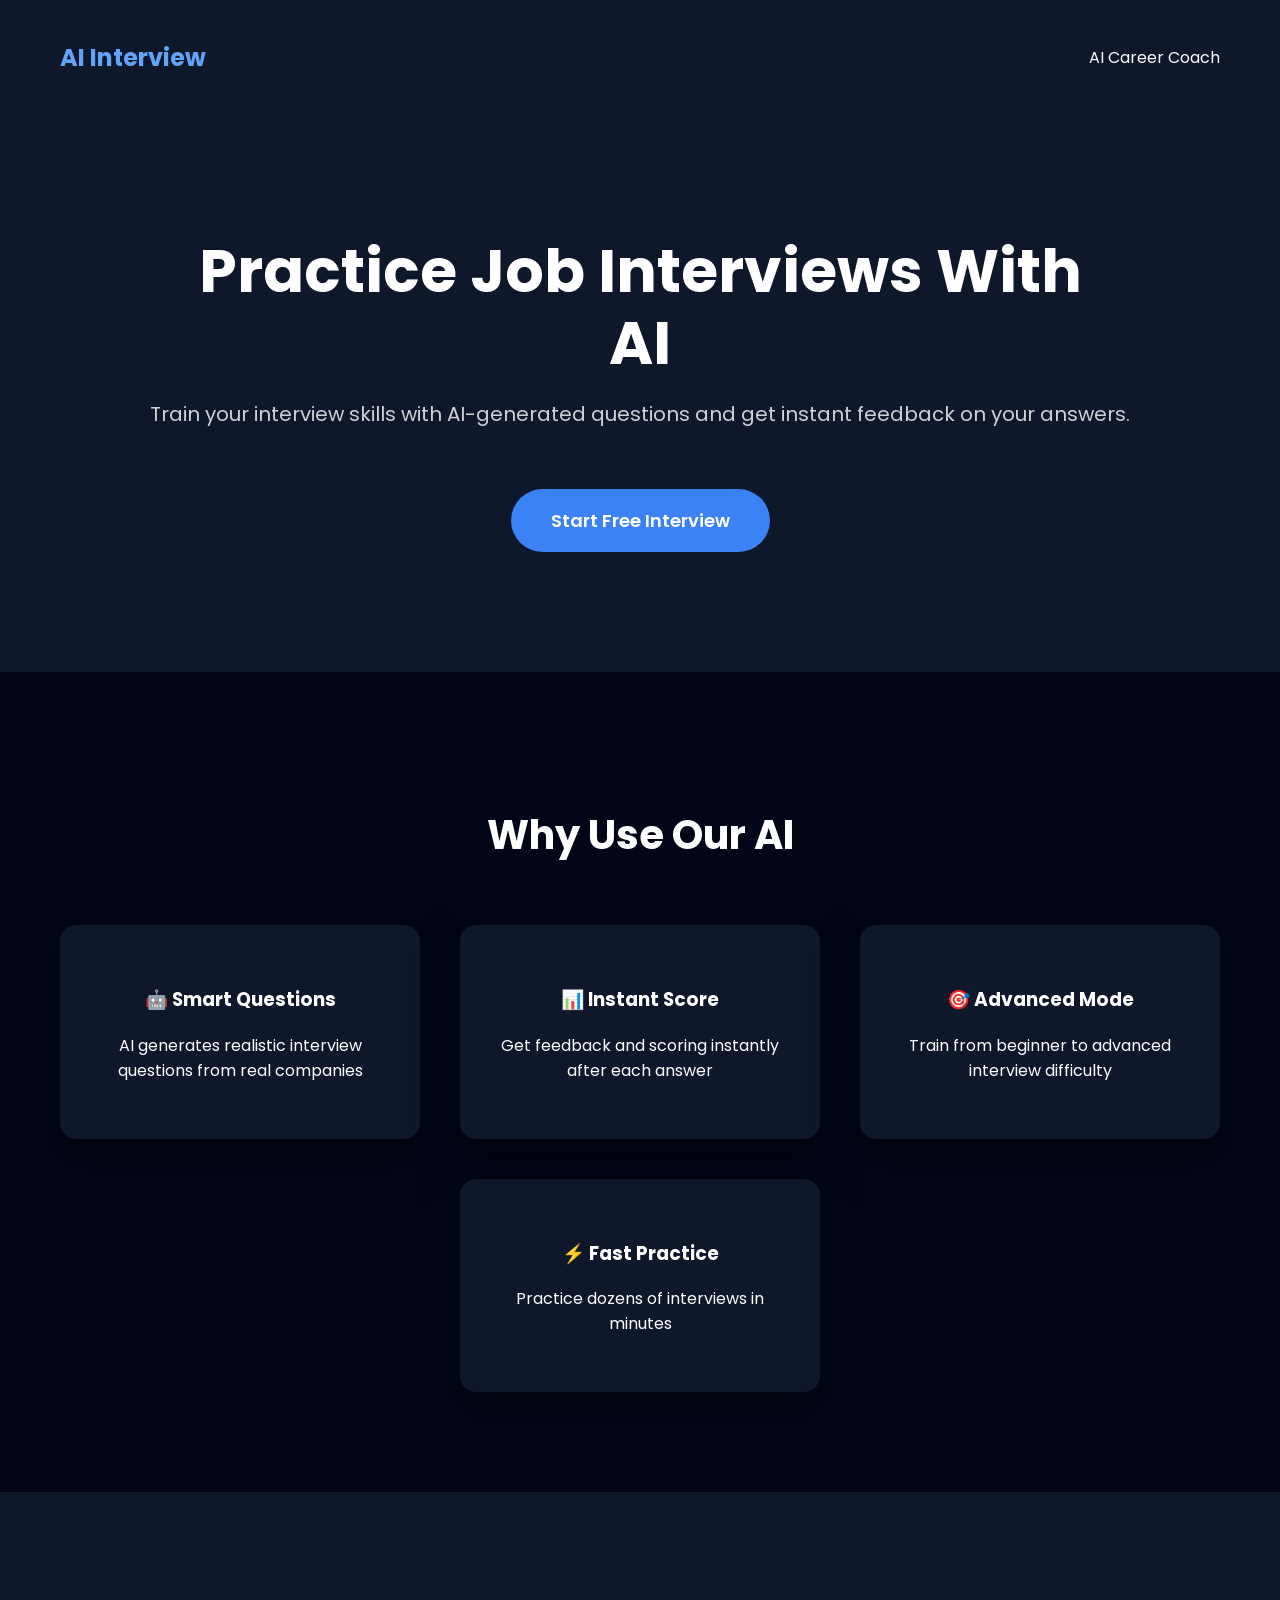
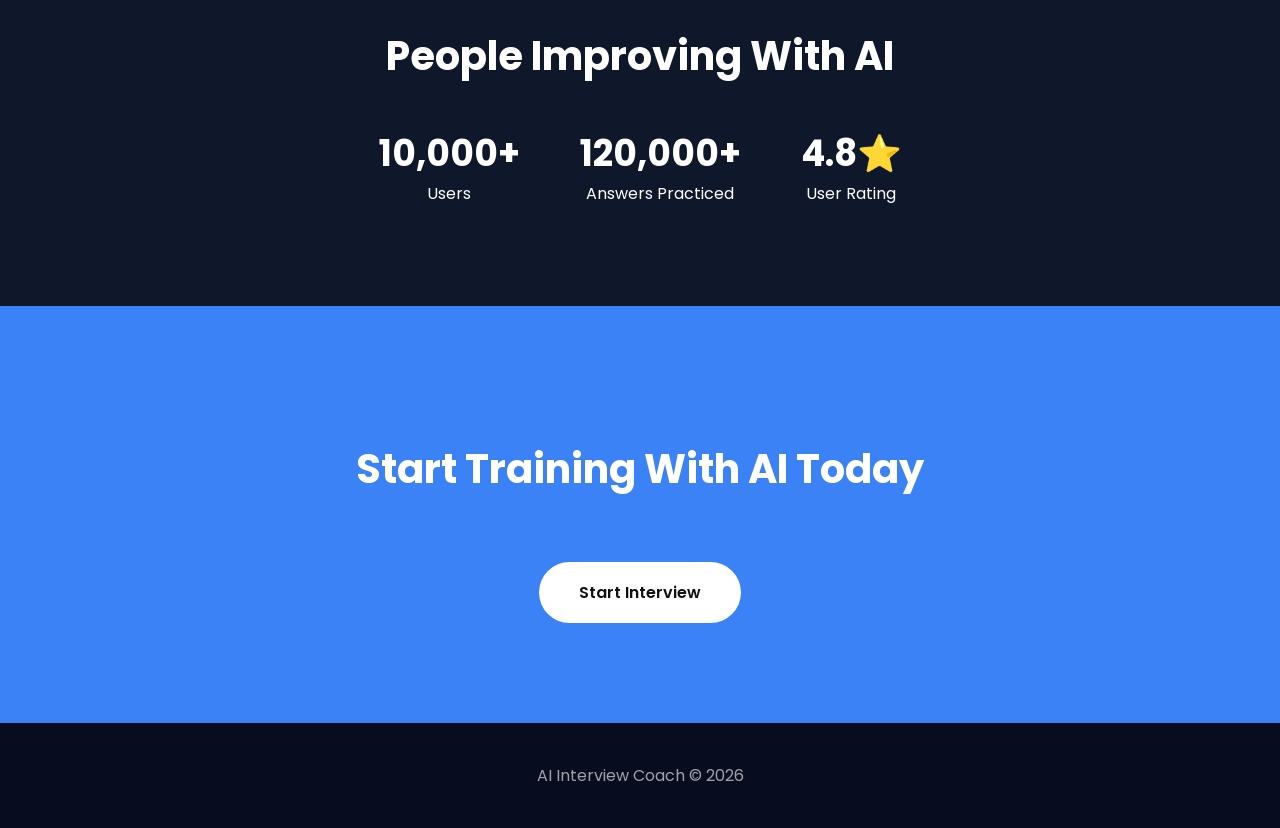
==== index.html @ 5e4a3a12 "Update index.html" ====
<!DOCTYPE html>
<html lang="en">
<head>

<meta charset="UTF-8">
<title>AI Interview Coach</title>

<link href="https://fonts.googleapis.com/css2?family=Poppins:wght@300;500;700&display=swap" rel="stylesheet">

<style>

body{
margin:0;
font-family:'Poppins',sans-serif;
background:#0f172a;
color:white;
}

nav{
display:flex;
justify-content:space-between;
padding:20px 60px;
align-items:center;
}

nav h2{
color:#60a5fa;
}

.hero{
text-align:center;
padding:120px 20px;
}

.hero h1{
font-size:60px;
max-width:900px;
margin:auto;
line-height:1.2;
}

.hero p{
margin-top:20px;
font-size:20px;
opacity:0.8;
}

.button{
margin-top:40px;
display:inline-block;
padding:18px 40px;
background:#3b82f6;
border-radius:40px;
font-weight:600;
text-decoration:none;
color:white;
font-size:18px;
}

.features{
padding:100px 20px;
background:#020617;
}

.features h2{
text-align:center;
font-size:40px;
margin-bottom:60px;
}

.grid{
display:flex;
gap:40px;
justify-content:center;
flex-wrap:wrap;
}

.card{
background:#0f172a;
padding:40px;
border-radius:16px;
width:280px;
text-align:center;
box-shadow:0 20px 40px rgba(0,0,0,0.5);
}

.card h3{
margin-top:20px;
}

.stats{
padding:100px 20px;
text-align:center;
}

.stats h2{
font-size:40px;
}

.numbers{
display:flex;
justify-content:center;
gap:60px;
margin-top:40px;
flex-wrap:wrap;
}

.number{
font-size:36px;
font-weight:700;
}

.cta{
background:#3b82f6;
text-align:center;
padding:100px 20px;
}

.cta h2{
font-size:40px;
}

.cta a{
margin-top:30px;
display:inline-block;
background:white;
color:#111;
padding:18px 40px;
border-radius:40px;
font-weight:600;
text-decoration:none;
}

footer{
text-align:center;
padding:40px;
background:#020617;
opacity:0.6;
}

</style>

</head>

<body>

<nav>
<h2>AI Interview</h2>
<div>AI Career Coach</div>
</nav>

<section class="hero">

<h1>Practice Job Interviews With AI</h1>

<p>
Train your interview skills with AI-generated questions  
and get instant feedback on your answers.
</p>

<a class="button" href="/interview">Start Free Interview</a>

</section>

<section class="features">

<h2>Why Use Our AI</h2>

<div class="grid">

<div class="card">
<h3>🤖 Smart Questions</h3>
<p>AI generates realistic interview questions from real companies</p>
</div>

<div class="card">
<h3>📊 Instant Score</h3>
<p>Get feedback and scoring instantly after each answer</p>
</div>

<div class="card">
<h3>🎯 Advanced Mode</h3>
<p>Train from beginner to advanced interview difficulty</p>
</div>

<div class="card">
<h3>⚡ Fast Practice</h3>
<p>Practice dozens of interviews in minutes</p>
</div>

</div>

</section>

<section class="stats">

<h2>People Improving With AI</h2>

<div class="numbers">

<div>
<div class="number">10,000+</div>
Users
</div>

<div>
<div class="number">120,000+</div>
Answers Practiced
</div>

<div>
<div class="number">4.8⭐</div>
User Rating
</div>

</div>

</section>

<section class="cta">

<h2>Start Training With AI Today</h2>

<a href="/interview">Start Interview</a>

</section>

<footer>

AI Interview Coach © 2026

</footer>

</body>
</html>
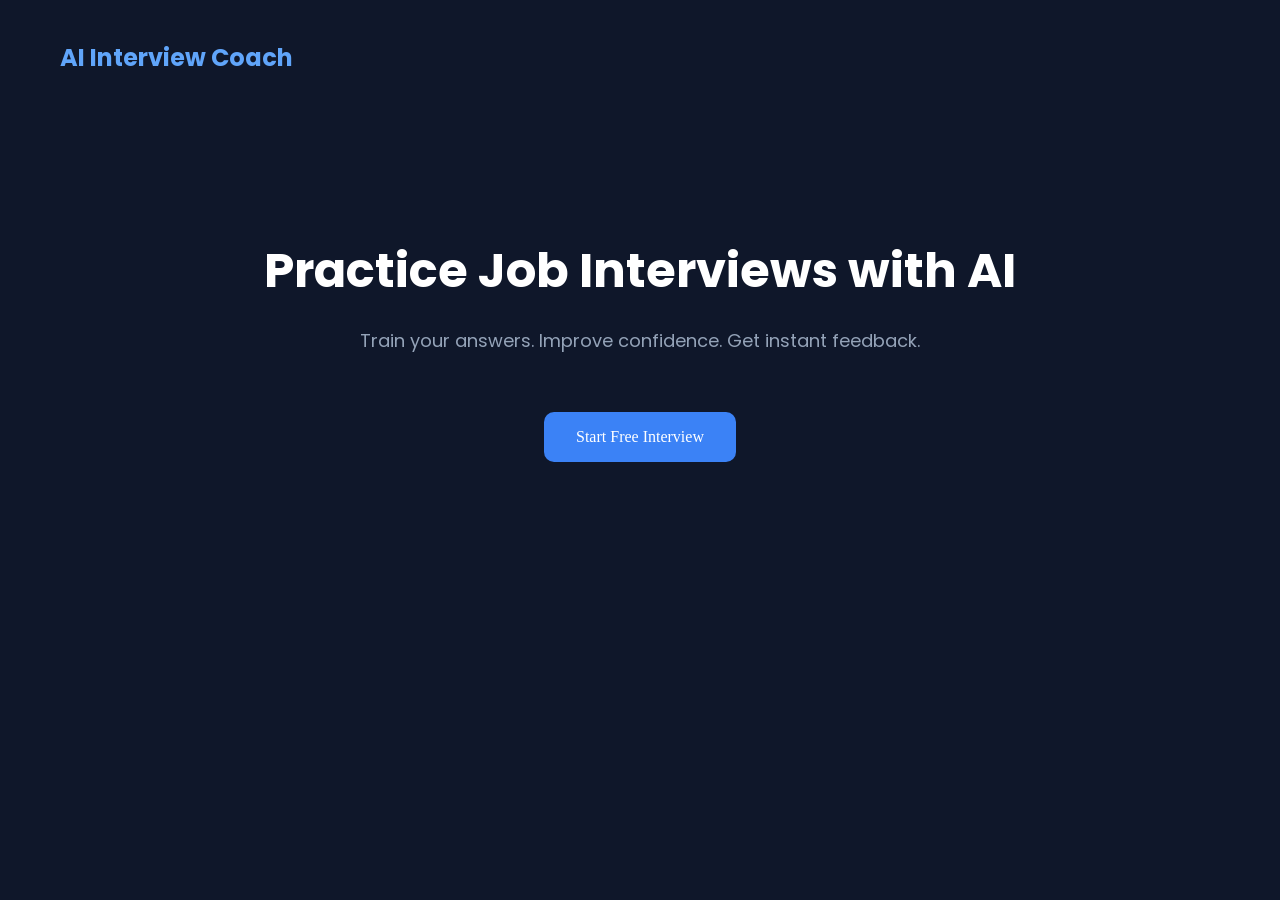
==== commit a11e80e6: "Update index.html" ====
--- a/index.html
+++ b/index.html
@@ -1,7 +1,6 @@
 <!DOCTYPE html>
 <html lang="en">
 <head>
-
 <meta charset="UTF-8">
 <title>AI Interview Coach</title>
 
@@ -11,7 +10,7 @@
 
 body{
 margin:0;
-font-family:'Poppins',sans-serif;
+font-family:Poppins;
 background:#0f172a;
 color:white;
 }
@@ -23,119 +22,38 @@
 align-items:center;
 }
 
-nav h2{
+nav h1{
 color:#60a5fa;
 }
 
 .hero{
 text-align:center;
-padding:120px 20px;
+margin-top:120px;
 }
 
-.hero h1{
-font-size:60px;
-max-width:900px;
-margin:auto;
-line-height:1.2;
+.hero h2{
+font-size:48px;
+margin-bottom:20px;
 }
 
 .hero p{
-margin-top:20px;
-font-size:20px;
-opacity:0.8;
+color:#94a3b8;
+font-size:18px;
 }
 
 .button{
+display:inline-block;
 margin-top:40px;
-display:inline-block;
-padding:18px 40px;
+padding:16px 32px;
 background:#3b82f6;
-border-radius:40px;
-font-weight:600;
+color:white;
+border-radius:10px;
 text-decoration:none;
-color:white;
-font-size:18px;
+font-weight:500;
 }
 
-.features{
-padding:100px 20px;
-background:#020617;
-}
-
-.features h2{
-text-align:center;
-font-size:40px;
-margin-bottom:60px;
-}
-
-.grid{
-display:flex;
-gap:40px;
-justify-content:center;
-flex-wrap:wrap;
-}
-
-.card{
-background:#0f172a;
-padding:40px;
-border-radius:16px;
-width:280px;
-text-align:center;
-box-shadow:0 20px 40px rgba(0,0,0,0.5);
-}
-
-.card h3{
-margin-top:20px;
-}
-
-.stats{
-padding:100px 20px;
-text-align:center;
-}
-
-.stats h2{
-font-size:40px;
-}
-
-.numbers{
-display:flex;
-justify-content:center;
-gap:60px;
-margin-top:40px;
-flex-wrap:wrap;
-}
-
-.number{
-font-size:36px;
-font-weight:700;
-}
-
-.cta{
-background:#3b82f6;
-text-align:center;
-padding:100px 20px;
-}
-
-.cta h2{
-font-size:40px;
-}
-
-.cta a{
-margin-top:30px;
-display:inline-block;
-background:white;
-color:#111;
-padding:18px 40px;
-border-radius:40px;
-font-weight:600;
-text-decoration:none;
-}
-
-footer{
-text-align:center;
-padding:40px;
-background:#020617;
-opacity:0.6;
+.button:hover{
+background:#2563eb;
 }
 
 </style>
@@ -145,91 +63,24 @@
 <body>
 
 <nav>
-<h2>AI Interview</h2>
-<div>AI Career Coach</div>
+<h1>AI Interview Coach</h1>
 </nav>
 
 <section class="hero">
 
-<h1>Practice Job Interviews With AI</h1>
+<h2>Practice Job Interviews with AI</h2>
 
 <p>
-Train your interview skills with AI-generated questions  
-and get instant feedback on your answers.
+Train your answers.  
+Improve confidence.  
+Get instant feedback.
 </p>
 
-<a class="button" href="/interview">Start Free Interview</a>
+<a class="button" href="interview.html">
+Start Free Interview
+</a>
 
 </section>
 
-<section class="features">
-
-<h2>Why Use Our AI</h2>
-
-<div class="grid">
-
-<div class="card">
-<h3>🤖 Smart Questions</h3>
-<p>AI generates realistic interview questions from real companies</p>
-</div>
-
-<div class="card">
-<h3>📊 Instant Score</h3>
-<p>Get feedback and scoring instantly after each answer</p>
-</div>
-
-<div class="card">
-<h3>🎯 Advanced Mode</h3>
-<p>Train from beginner to advanced interview difficulty</p>
-</div>
-
-<div class="card">
-<h3>⚡ Fast Practice</h3>
-<p>Practice dozens of interviews in minutes</p>
-</div>
-
-</div>
-
-</section>
-
-<section class="stats">
-
-<h2>People Improving With AI</h2>
-
-<div class="numbers">
-
-<div>
-<div class="number">10,000+</div>
-Users
-</div>
-
-<div>
-<div class="number">120,000+</div>
-Answers Practiced
-</div>
-
-<div>
-<div class="number">4.8⭐</div>
-User Rating
-</div>
-
-</div>
-
-</section>
-
-<section class="cta">
-
-<h2>Start Training With AI Today</h2>
-
-<a href="/interview">Start Interview</a>
-
-</section>
-
-<footer>
-
-AI Interview Coach © 2026
-
-</footer>
-
 </body>
 </html>
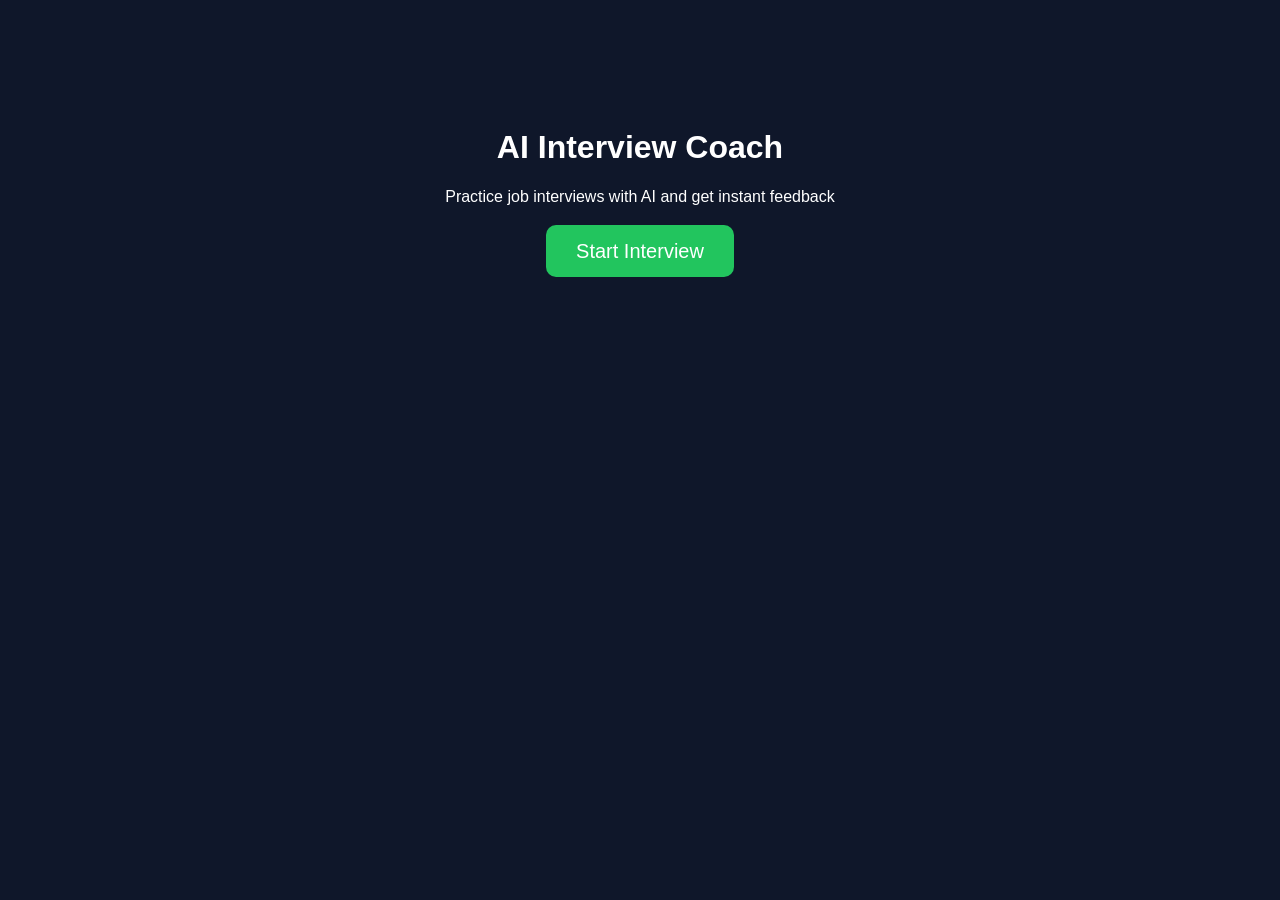
==== commit bac821e1: "Update index.html" ====
--- a/index.html
+++ b/index.html
@@ -1,59 +1,25 @@
 <!DOCTYPE html>
-<html lang="en">
+<html>
 <head>
-<meta charset="UTF-8">
 <title>AI Interview Coach</title>
-
-<link href="https://fonts.googleapis.com/css2?family=Poppins:wght@300;500;700&display=swap" rel="stylesheet">
 
 <style>
 
 body{
-margin:0;
-font-family:Poppins;
+font-family:Arial;
 background:#0f172a;
 color:white;
-}
-
-nav{
-display:flex;
-justify-content:space-between;
-padding:20px 60px;
-align-items:center;
-}
-
-nav h1{
-color:#60a5fa;
-}
-
-.hero{
 text-align:center;
-margin-top:120px;
-}
-
-.hero h2{
-font-size:48px;
-margin-bottom:20px;
-}
-
-.hero p{
-color:#94a3b8;
-font-size:18px;
+padding:100px;
 }
 
 .button{
-display:inline-block;
-margin-top:40px;
-padding:16px 32px;
-background:#3b82f6;
-color:white;
+background:#22c55e;
+padding:15px 30px;
 border-radius:10px;
 text-decoration:none;
-font-weight:500;
-}
-
-.button:hover{
-background:#2563eb;
+color:white;
+font-size:20px;
 }
 
 </style>
@@ -62,25 +28,17 @@
 
 <body>
 
-<nav>
 <h1>AI Interview Coach</h1>
-</nav>
-
-<section class="hero">
-
-<h2>Practice Job Interviews with AI</h2>
 
 <p>
-Train your answers.  
-Improve confidence.  
-Get instant feedback.
+Practice job interviews with AI and get instant feedback
 </p>
 
-<a class="button" href="interview.html">
-Start Free Interview
+<br>
+
+<a class="button" href="/interview.html">
+Start Interview
 </a>
-
-</section>
 
 </body>
 </html>
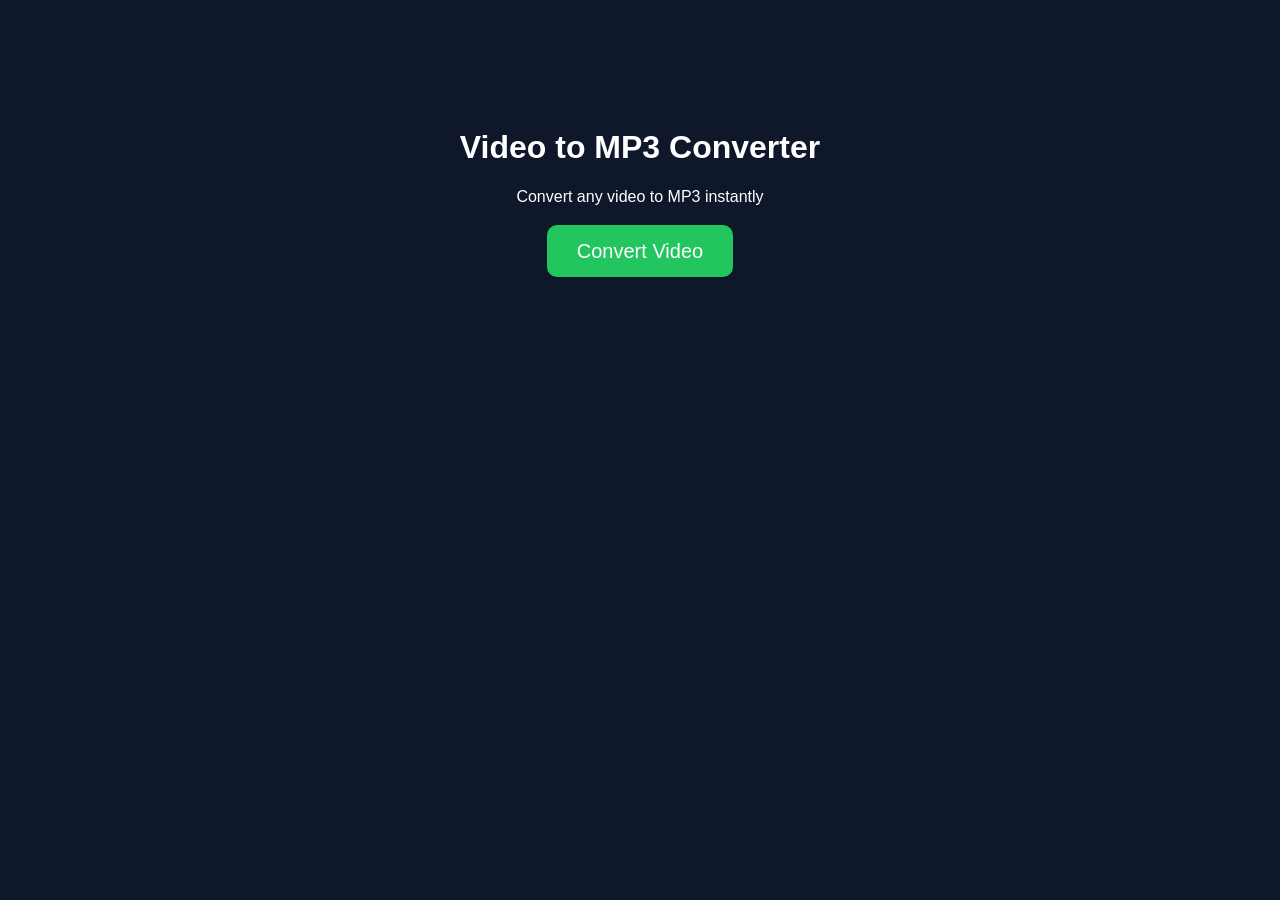
==== commit 39e18739: "Update index.html" ====
--- a/index.html
+++ b/index.html
@@ -1,7 +1,8 @@
 <!DOCTYPE html>
 <html>
 <head>
-<title>AI Interview Coach</title>
+
+<title>Video to MP3 Converter</title>
 
 <style>
 
@@ -28,16 +29,16 @@
 
 <body>
 
-<h1>AI Interview Coach</h1>
+<h1>Video to MP3 Converter</h1>
 
 <p>
-Practice job interviews with AI and get instant feedback
+Convert any video to MP3 instantly
 </p>
 
 <br>
 
-<a class="button" href="/interview.html">
-Start Interview
+<a class="button" href="/convert.html">
+Convert Video
 </a>
 
 </body>
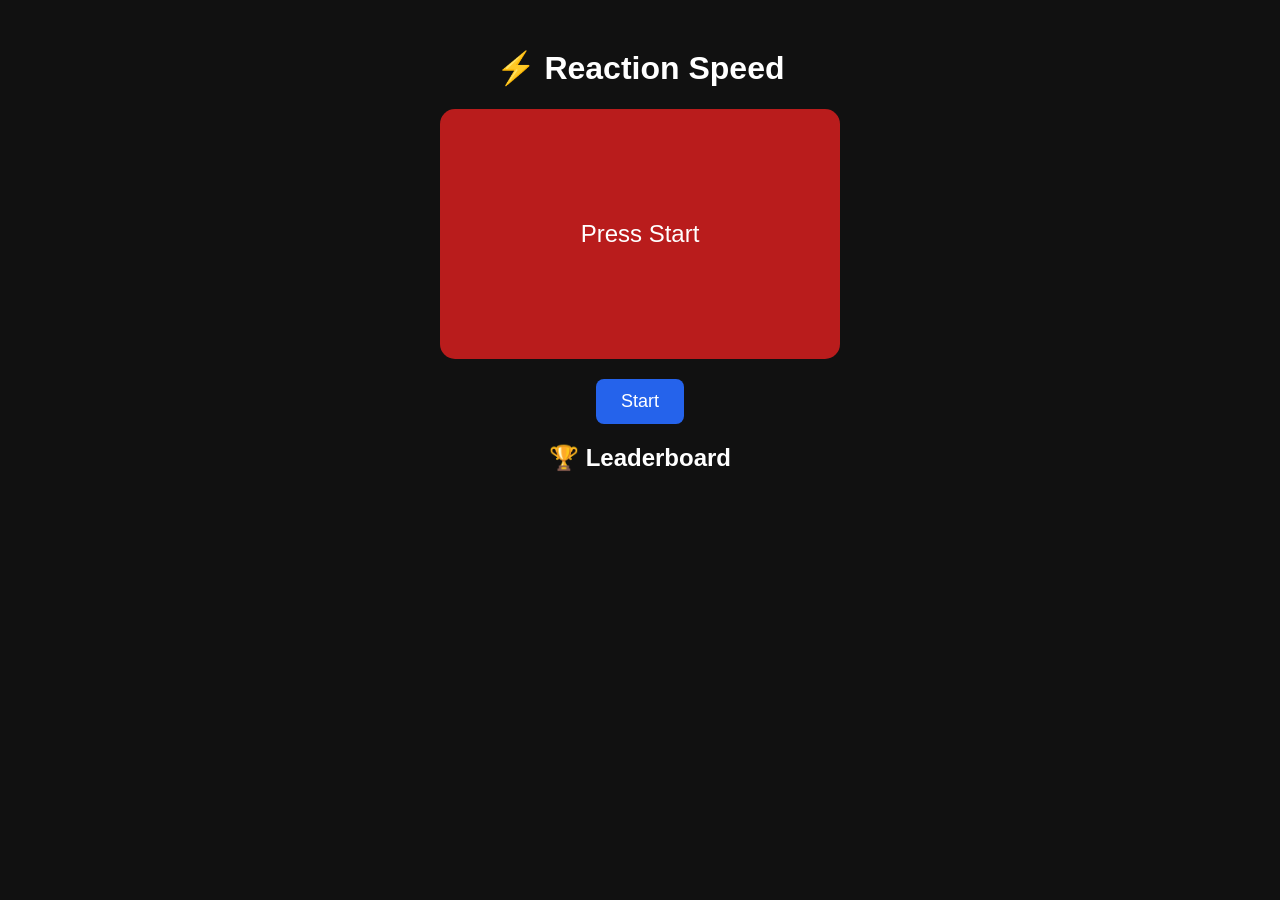
==== commit a66ae8e4: "Update index.html" ====
--- a/index.html
+++ b/index.html
@@ -1,45 +1,173 @@
 <!DOCTYPE html>
 <html>
 <head>
-
-<title>Video to MP3 Converter</title>
+<meta charset="UTF-8">
+<title>Reaction Speed Challenge</title>
 
 <style>
 
 body{
 font-family:Arial;
-background:#0f172a;
+background:#111;
 color:white;
 text-align:center;
-padding:100px;
+padding:20px;
 }
 
-.button{
-background:#22c55e;
-padding:15px 30px;
-border-radius:10px;
-text-decoration:none;
+#gameBox{
+width:90%;
+max-width:400px;
+height:250px;
+margin:auto;
+border-radius:15px;
+background:#b91c1c;
+display:flex;
+align-items:center;
+justify-content:center;
+font-size:24px;
+cursor:pointer;
+transition:0.3s;
+}
+
+button{
+padding:12px 25px;
+border:none;
+border-radius:8px;
+background:#2563eb;
 color:white;
-font-size:20px;
+font-size:18px;
+margin-top:20px;
+}
+
+#result{
+margin-top:20px;
+font-size:22px;
+}
+
+#leaderboard{
+margin-top:30px;
+}
+
+li{
+margin:5px;
 }
 
 </style>
-
 </head>
 
 <body>
 
-<h1>Video to MP3 Converter</h1>
+<h1>⚡ Reaction Speed</h1>
 
-<p>
-Convert any video to MP3 instantly
-</p>
+<div id="gameBox">Press Start</div>
 
-<br>
+<button onclick="startGame()">Start</button>
 
-<a class="button" href="/convert.html">
-Convert Video
-</a>
+<div id="result"></div>
+
+<h2>🏆 Leaderboard</h2>
+<ul id="leaderboard"></ul>
+
+<script>
+
+let startTime
+let ready=false
+
+const box=document.getElementById("gameBox")
+
+function startGame(){
+
+box.style.background="#b91c1c"
+box.innerHTML="Wait..."
+
+ready=false
+
+let delay=Math.random()*3000+2000
+
+setTimeout(()=>{
+
+box.style.background="#16a34a"
+box.innerHTML="CLICK!"
+
+startTime=Date.now()
+ready=true
+
+playSound()
+
+},delay)
+
+}
+
+box.onclick=()=>{
+
+if(!ready) return
+
+let reaction=Date.now()-startTime
+
+document.getElementById("result").innerHTML=
+"Your time: "+reaction+" ms"
+
+saveScore(reaction)
+
+ready=false
+
+box.innerHTML="Press Start"
+
+box.style.background="#b91c1c"
+
+}
+
+function playSound(){
+
+let audio=new Audio(
+"https://actions.google.com/sounds/v1/cartoon/wood_plank_flicks.ogg"
+)
+
+audio.play()
+
+}
+
+async function saveScore(score){
+
+let name=prompt("Your name")
+
+if(!name) return
+
+await fetch("/api/leaderboard",{
+method:"POST",
+headers:{"Content-Type":"application/json"},
+body:JSON.stringify({name,score})
+})
+
+loadLeaderboard()
+
+}
+
+async function loadLeaderboard(){
+
+let res=await fetch("/api/leaderboard")
+
+let data=await res.json()
+
+let board=document.getElementById("leaderboard")
+
+board.innerHTML=""
+
+data.forEach(s=>{
+
+let li=document.createElement("li")
+
+li.innerText=s.name+" - "+s.score+" ms"
+
+board.appendChild(li)
+
+})
+
+}
+
+loadLeaderboard()
+
+</script>
 
 </body>
 </html>
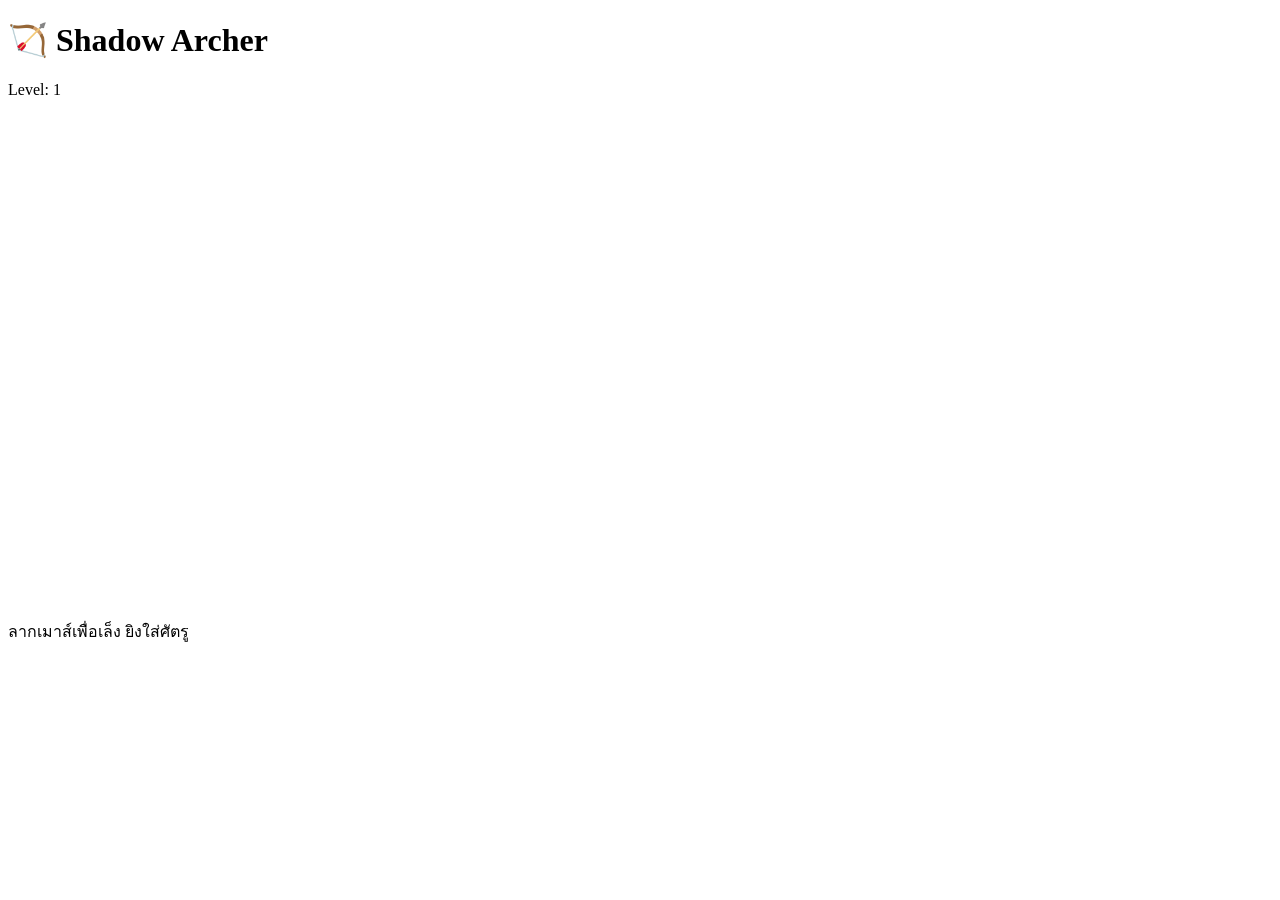
==== commit 048ba273: "Update index.html" ====
--- a/index.html
+++ b/index.html
@@ -2,172 +2,23 @@
 <html>
 <head>
 <meta charset="UTF-8">
-<title>Reaction Speed Challenge</title>
-
-<style>
-
-body{
-font-family:Arial;
-background:#111;
-color:white;
-text-align:center;
-padding:20px;
-}
-
-#gameBox{
-width:90%;
-max-width:400px;
-height:250px;
-margin:auto;
-border-radius:15px;
-background:#b91c1c;
-display:flex;
-align-items:center;
-justify-content:center;
-font-size:24px;
-cursor:pointer;
-transition:0.3s;
-}
-
-button{
-padding:12px 25px;
-border:none;
-border-radius:8px;
-background:#2563eb;
-color:white;
-font-size:18px;
-margin-top:20px;
-}
-
-#result{
-margin-top:20px;
-font-size:22px;
-}
-
-#leaderboard{
-margin-top:30px;
-}
-
-li{
-margin:5px;
-}
-
-</style>
+<title>Shadow Archer</title>
+<link rel="stylesheet" href="style.css">
 </head>
 
 <body>
 
-<h1>⚡ Reaction Speed</h1>
+<h1>🏹 Shadow Archer</h1>
 
-<div id="gameBox">Press Start</div>
+<div id="ui">
+Level: <span id="level">1</span>
+</div>
 
-<button onclick="startGame()">Start</button>
+<canvas id="gameCanvas" width="900" height="500"></canvas>
 
-<div id="result"></div>
+<p>ลากเมาส์เพื่อเล็ง ยิงใส่ศัตรู</p>
 
-<h2>🏆 Leaderboard</h2>
-<ul id="leaderboard"></ul>
-
-<script>
-
-let startTime
-let ready=false
-
-const box=document.getElementById("gameBox")
-
-function startGame(){
-
-box.style.background="#b91c1c"
-box.innerHTML="Wait..."
-
-ready=false
-
-let delay=Math.random()*3000+2000
-
-setTimeout(()=>{
-
-box.style.background="#16a34a"
-box.innerHTML="CLICK!"
-
-startTime=Date.now()
-ready=true
-
-playSound()
-
-},delay)
-
-}
-
-box.onclick=()=>{
-
-if(!ready) return
-
-let reaction=Date.now()-startTime
-
-document.getElementById("result").innerHTML=
-"Your time: "+reaction+" ms"
-
-saveScore(reaction)
-
-ready=false
-
-box.innerHTML="Press Start"
-
-box.style.background="#b91c1c"
-
-}
-
-function playSound(){
-
-let audio=new Audio(
-"https://actions.google.com/sounds/v1/cartoon/wood_plank_flicks.ogg"
-)
-
-audio.play()
-
-}
-
-async function saveScore(score){
-
-let name=prompt("Your name")
-
-if(!name) return
-
-await fetch("/api/leaderboard",{
-method:"POST",
-headers:{"Content-Type":"application/json"},
-body:JSON.stringify({name,score})
-})
-
-loadLeaderboard()
-
-}
-
-async function loadLeaderboard(){
-
-let res=await fetch("/api/leaderboard")
-
-let data=await res.json()
-
-let board=document.getElementById("leaderboard")
-
-board.innerHTML=""
-
-data.forEach(s=>{
-
-let li=document.createElement("li")
-
-li.innerText=s.name+" - "+s.score+" ms"
-
-board.appendChild(li)
-
-})
-
-}
-
-loadLeaderboard()
-
-</script>
+<script src="game.js"></script>
 
 </body>
 </html>
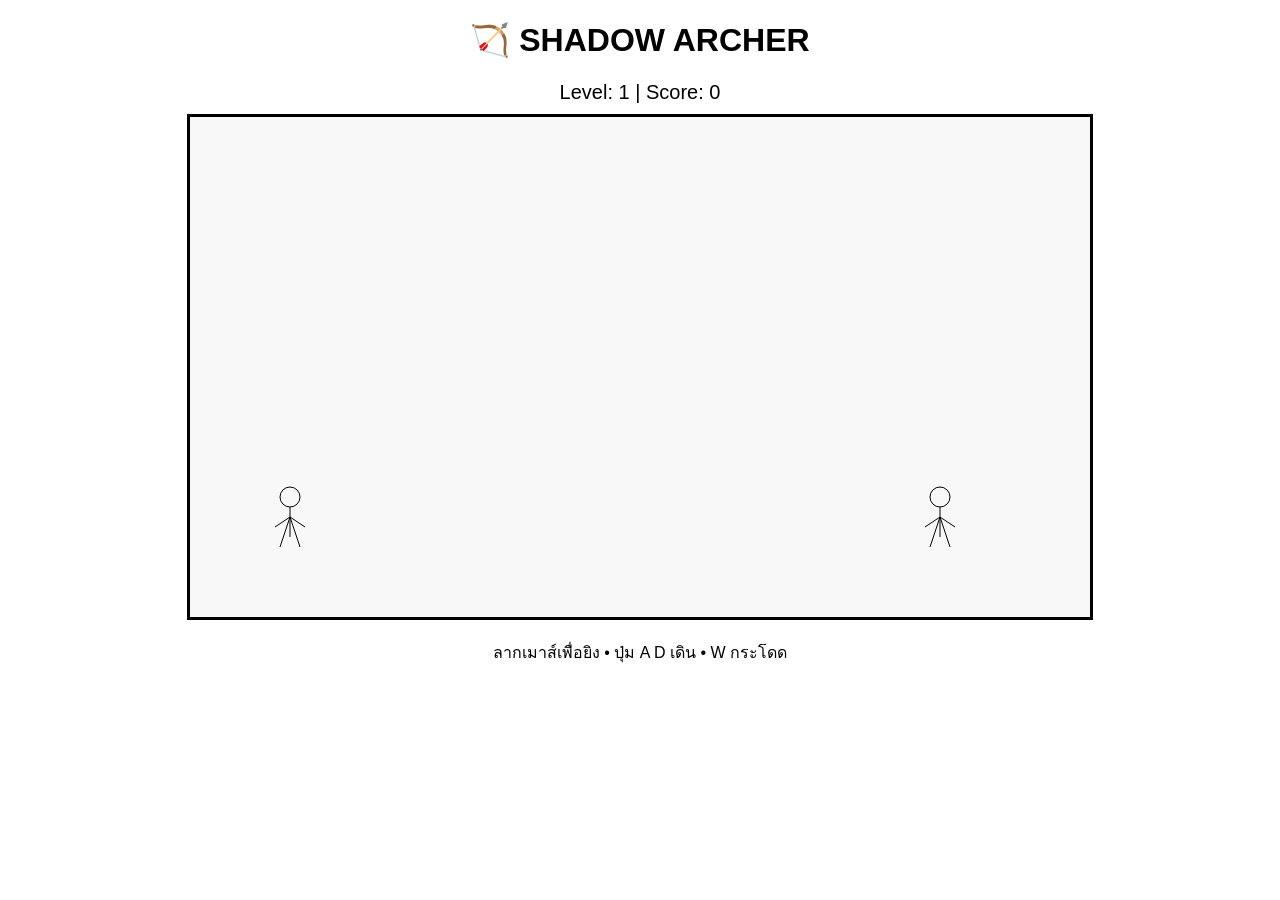
==== commit 2d86afaa: "Update index.html" ====
--- a/index.html
+++ b/index.html
@@ -8,15 +8,16 @@
 
 <body>
 
-<h1>🏹 Shadow Archer</h1>
+<h1>🏹 SHADOW ARCHER</h1>
 
 <div id="ui">
-Level: <span id="level">1</span>
+Level: <span id="level">1</span> |
+Score: <span id="score">0</span>
 </div>
 
 <canvas id="gameCanvas" width="900" height="500"></canvas>
 
-<p>ลากเมาส์เพื่อเล็ง ยิงใส่ศัตรู</p>
+<p>ลากเมาส์เพื่อยิง • ปุ่ม A D เดิน • W กระโดด</p>
 
 <script src="game.js"></script>
 
--- a/style.css
+++ b/style.css
@@ -0,0 +1,19 @@
+body{
+background:white;
+text-align:center;
+font-family:Arial;
+}
+
+h1{
+color:black;
+}
+
+canvas{
+border:3px solid black;
+background:#f8f8f8;
+}
+
+#ui{
+font-size:20px;
+margin:10px;
+}
